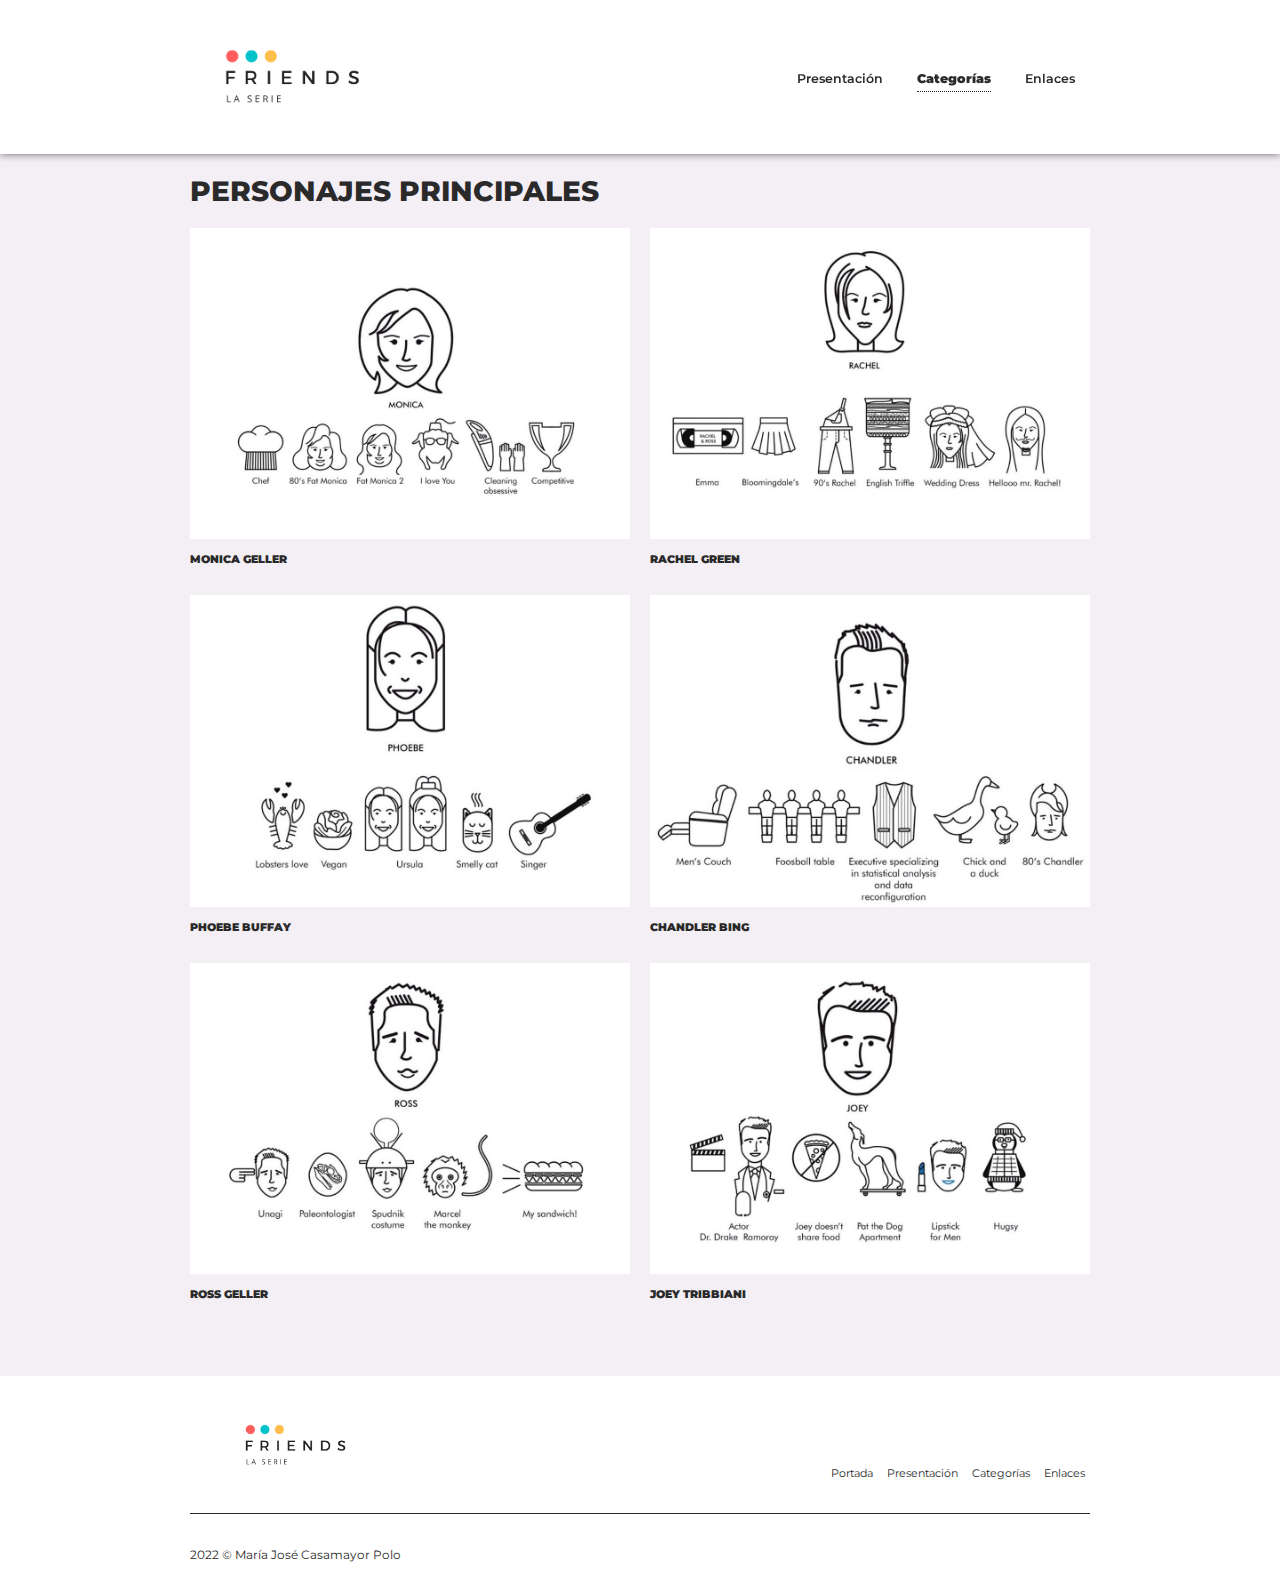
==== src/categories.html @ e0372117 "First commit" ====
<!DOCTYPE html>
<html lang="es">
  <head>
    <meta charset="utf-8">
    <title>Friends - Categories</title>
    <meta name="author" content="María José Casamayor Polo">
    <meta name="description" content="PEC 1 de la asignatura Herramientas HTML y CSS (Universitat Oberta de Catalunya).">
    <meta name="viewport" content="width=device-width,initial-scale=1">
    <link rel="icon" type="image/png" href="img/favicon.png"/>
    <link rel="stylesheet" href="css/styles.css">
  </head>
  <body>
    <header>
      <div class="container">
        <a href="index.html" title="Ir al inicio">
          <figure>
            <img src="img/friendsLogo.png" alt="Friends la serie">
          </figure>
          </a>
        <nav>
          <ul>
            <li><a href="presentation.html">Presentación</a></li>
            <li class="active"><a href="categories.html">Categorías</a></li>
            <li><a href="links.html">Enlaces</a></li>
          </ul>
        </nav>
        </div>
    </header>
    <main class="container">
      <h1 class="tituloSection">Personajes principales</h1>
      <ul class="characters">
        <li>
          <a href="detail.html#id=monica">
            <figure>
              <img src="img/monica.jpg" alt="Monica Geller">
              <h2 class="titleArticle">Monica Geller</h2>
            </figure>
          </a>
        </li>
        <li>
          <a href="detail.html#id=rachel">
            <figure>
              <img src="img/rachel.jpg" alt="Rachel Green">
              <h2 class="titleArticle">Rachel Green</h2>
            </figure>
          </a>
        </li>
        <li>
          <a href="detail.html#id=phoebe">
            <figure>
              <img src="img/phoebe.jpg" alt="Phoebe Buffay">
              <h2 class="titleArticle">Phoebe Buffay</h2>
            </figure>
          </a>
        </li>
        <li>
          <a href="detail.html#id=chandler">
            <figure>
              <img src="img/chandler.jpg" alt="Chandler Bing">
              <h2 class="titleArticle">Chandler Bing</h2>
            </figure>
          </a>
        </li>
        <li>
          <a href="detail.html#id=ross">
            <figure>
              <img src="img/ross.jpg" alt="Ross Geller">
              <h2 class="titleArticle">Ross Geller</h2>
            </figure>
          </a>
        </li>
        <li>
          <a href="detail.html#id=joey">
            <figure>
              <img src="img/joey.jpg" alt="Joey Tribbiani">
              <h2 class="titleArticle">Joey Tribbiani</h2>
            </figure>
          </a>
        </li>
      </ul>
    </main>
    <footer>
      <div class="container">
        <div class="content">
          <figure>
            <img src="img/friendsLogo.png" alt="Friends la serie">
          </figure>
          <nav>
              <ul>
                <li><a href="index.html" title="portada">Portada</a></li>
                <li><a href="presentation.html" title="presentacion">Presentación</a></li>
                <li><a href="categories.html" title="categorias">Categorías</a></li>
                <li><a href="links.html" title="enlaces">Enlaces</a></li>
              </ul>
          </nav>
          <p id="author">2022 © María José Casamayor Polo</p>
        </div>
      </div>
    </footer>
  </body>
</html>
---- src/css/styles.css ----
@font-face {
  font-family: 'Montserrat-regular';
  src: url('../fonts/Montserrat/static/Montserrat-Regular.ttf') format('truetype');
  font-weight: normal;
  font-style: normal;
}

@font-face {
  font-family: 'Montserrat-semibold';
  src: url('../fonts/Montserrat/static/Montserrat-SemiBold.ttf') format('truetype');
  font-weight: normal;
  font-style: normal;
}

@font-face {
  font-family: 'Montserrat-extrabold';
  src: url('../fonts/Montserrat/static/Montserrat-ExtraBold.ttf') format('truetype');
  font-weight: normal;
  font-style: normal;
}

@font-face {
  font-family: 'Montserrat-black';
  src: url('../fonts/Montserrat/static/Montserrat-Black.ttf') format('truetype');
  font-weight: normal;
  font-style: normal;
}

:root{
  --purple-color: #735da8;
  --purple-light-color:#f4eff5;
  --purple-dark-color: #6e59a1;
  --main-text-color:#2A2A2A;
  --main-black-color: black;
  --main-white-color: white;
  --light-color: #eee;
}

html {
  font-size: 10px;
}

body {
  font-family: 'Montserrat-regular', sans-serif;
  color: var(--main-text-color);
  font-size: 1.6rem;
}

body, html{
  height: 100%;
  width: 100%;
  margin: 0;
}

/* PAGINA PRINCIPAL */


#mainPortada{
  background-image: url("../img/portada.jpg");
  background-size:contain;
  background-repeat:no-repeat;
  width:100%;
  height:100%;
  background-position:center center;
  background-color: var(--purple-color);
  display: grid;
  grid-template-rows: 85% 15%;
  padding-bottom: 10px;
}

#mainPortada .content{
  height: 100%;
  display: flex;
  flex-direction: column-reverse;
  justify-content: space-between;
}

#mainPortada h1{
  color:var(--main-black-color);
  font-family: 'Montserrat-semibold';
  text-transform: uppercase;
  font-size: 2.5rem;
  font-size: calc(2rem + .2vw);
  grid-row-start: 2;
  text-align: center;
}
#mainPortada .logo{
  height:100%;
  width:100%;
  grid-row-start: 1;
  object-fit: contain;
  margin: 0;
  max-height: 100px;
  margin-top: 10px;
}

@media (min-width: 0){
  #mainPortada h1{
    font-size: calc(1rem + .2vw);
  }
  #mainPortada .logo{
    transform: scale(0.7);
  }
  #portada header > .container > a {
    display: none;
  }
  #portada header div {
    justify-content: space-around;
  }
}

@media (min-width: 576px){
  #mainPortada h1{
    font-size: calc(1rem + .2vw);
  }
  #mainPortada .logo{
    transform: scale(0.7);
  }
  #portada header > .container > a {
    display: none;
  }
  #portada header div {
    justify-content: space-around;
  }
}

@media (min-width: 768px){
  #mainPortada h1{
    font-size: calc(1rem + .2vw);
  }
  #mainPortada .logo{
    transform: scale(0.7);
  }
  #portada header > .container > a {
    display: none;
  }
  #portada header div {
    justify-content: space-around;
  }
}

@media (min-width: 992px){
  #mainPortada h1{
    font-size: calc(1.5rem + .2vw);
  }
  #mainPortada .logo{
    transform: scale(0.7);
  }
  #portada header > .container > a {
    display: none;
  }
  #portada header div {
    justify-content: space-around;
  }
}

@media (min-width: 1200px){
  #mainPortada h1{
    font-size: calc(1.5rem + .2vw);
  }
  #mainPortada .logo{
    transform: scale(0.7);
  }
  #portada header > .container > a {
    display: none;
  }
  #portada header div {
    justify-content: space-around;
  }
}

/* CABECERA */

header{
  text-align:center;
  box-shadow: 0px 0px 8px rgba(0,0,0,.6);
  z-index: 10;
  position: sticky;
  background-color: var(--main-white-color);
  top: 0;
}

header div{
  padding: 20px;
}

@media (min-width: 0) {
    header div{
      display: flex;
      justify-content: space-between;
      flex-direction: column;
    }
}
@media (min-width: 576px) {
    header div{
      display: flex;
      justify-content: space-between;
      flex-direction: column;
    }
}
@media (min-width: 1200px) {
    header div{
      display: flex;
      justify-content: space-between;
      flex-direction: row;
      align-items: center;
    }
}

header a{
  text-decoration: none;
  color: var(--main-text-color);
  margin: 0px 15px;
  font-family: 'Montserrat-semibold', sans-serif;
  font-size: calc(1rem + .2vw);
}

header a:hover{
  color: var(--purple-dark-color);
}

header a figure{
  width: 200px;
  margin-inline-start: auto;
}

header a figure img{
  max-width: 100%;
}

header .container{
  margin: 0 auto;
}

nav ul{
  padding: 0px;
}

nav ul li {
  display: inline-block;
  font-size: 1.1rem;
  font-family: 'Montserrat-regular', sans-serif;
  padding-left: 0;
}

nav ul li.active a {
  border-bottom: 1px dotted var(--main-text-color);
  padding-bottom: 5px;
  font-family: 'Montserrat-black';
  color: var(--main-text-color);
}

/* CONTENEDORES GENERALES */

body{
  background-color: var(--purple-light-color);
}

main {
  padding-bottom: 50px;
}

main > section{
  height: 100%;
}

main section > div{
  width:100%;
  margin: 0 auto;
}

article {
  text-align: justify;
}

abbr{
  text-decoration: none;
}

@media (max-width: 576px) {
   main section > div{
      max-width: 540px;
  }
}

@media (min-width: 992px) {
  main section > div {
      max-width: 960px;
  }
}

@media (min-width: 1200px) {
  main section > div {
      max-width: 1140px;
  }
}

.container {
  margin-right: auto;
  margin-left: auto;
  padding-right: 4%;
  padding-left: 4%;
  width: 100%;
}

@media (min-width: 0){
  .container{
    max-width: 92%;
  }
}

@media (min-width: 576px){
  .container{
    max-width: 92%;
  }
}

@media (min-width: 768px){
  .container {
    max-width: 92%;
  }
}

@media (min-width: 992px){
	.container{
		max-width: 92%;
  }
}

@media (min-width: 1200px){
	.container {
    max-width: 900px;
  }
}

/* TITULOS */

.tituloSection{
  font-size: 2.8rem;
  font-family: 'Montserrat-ExtraBold';
  text-transform: uppercase;
}

.titleArticle{
  font-family: 'Montserrat-black';
  font-size: 1.1rem;
  text-transform: uppercase;
}

.titleSubsection{
  font-size: 2.2rem;
  font-family: 'Montserrat-regular';
  text-transform: uppercase;
}

h1 {
  margin: 20px auto 20px auto;
}

/* ELEMENTOS MULTIMEDIA ARTICULO */

.figurePost {
  display: flex;
  justify-content: center;
}

.imagePost {
  max-width: 100%;
  height: auto;
}

.videoContainer {
  position: relative;
  padding-bottom: 56.25%;
  height: 0;
  overflow: hidden;
}

.videoContainer iframe {
  position: absolute;
  top: 0;
  left: 0;
  width: 100%;
  height: 100%;
}

iframe {
  border: 0px;
}


/* CATEGORIAS */

.characters{
  display: grid;
  justify-content: center;
  grid-gap: 20px;
  grid-template-columns: repeat(2,1fr);
  grid-template-rows: repeat(3,1fr);
  text-align: left;
  padding: 0;
}

.characters li {
  list-style-type: none;
}

.characters a{
  text-decoration: none;
  color: var(--main-text-color);
}

.characters li:hover h2{
  color: var(--purple-dark-color);
}

.characters figure{
  margin: 0;
}
.characters figure img{
  max-width:100%;
}

@media (min-width: 0){
	.characters{
    grid-template-columns: repeat(1,1fr);
    grid-template-rows: repeat(6,1fr);
  }
  #detalle .characters{
    grid-template-columns: repeat(1,1fr);
    grid-template-rows: repeat(5,1fr);
  }
}

@media (min-width: 576px){
  .characters{
    grid-template-columns: repeat(1,1fr);
    grid-template-rows: repeat(6,1fr);
  }
  #detalle .characters{
    grid-template-columns: repeat(1,1fr);
    grid-template-rows: repeat(5,1fr);
  }
}

@media (min-width: 1200px){
	.characters, #detalle .characters{
    grid-template-columns: repeat(2,1fr);
    grid-template-rows: repeat(3,1fr);
  }
  .characters figure img {
    -webkit-transform: scale(1);
    transform: scale(1);
    -webkit-transition: .3s ease-in-out;
    transition: .3s ease-in-out;
  }

  .characters figure:hover img {
    -webkit-transform: scale(1.1);
    transform: scale(1.1);
  }
}

/* DETALLE PERSONAJE */

.mainCharacters > picture{
  margin-top: 20px;
  margin-bottom: 20px;
  margin-inline-end: 0px;
  margin-inline-start: 0px;
  background: var(--main-white-color);
  padding: 10px;
  border: 1px solid var(--light-color);
}

#imgDetail{
  margin-inline-end: 0px;
  margin-inline-start: 0px;
}

#imgDetail > img{
  max-width: 100%;
  height: auto;
}

.descriptionDetail{
  display: grid;
  grid-template-columns: 300px 1fr;
  gap: 2rem;
  align-items: center;
}

@media (min-width: 0){
	.descriptionDetail{
    display:block;
  }
}

@media (min-width: 768px){
  .descriptionDetail{
    display: grid;
  }
}

.listDetail ul{
  padding-inline: 20px;
}

.listDetail ul li{
  font-family: 'Montserrat-semibold';
  padding-bottom: 40px;
}

.listDetail ul li p {
  font-family: 'Montserrat-regular';
}

.listDetail picture {
  margin-top: 20px;
  margin-bottom: 20px;
  margin-inline-end: 0px;
  margin-inline-start: 0px;
  background: var(--main-white-color);
  padding: 10px;
  border: 1px solid var(--light-color);
}

.listDetail picture img{
  max-width: 100%;
  height: auto;
}

.mainCharacters li{
  cursor: pointer;
}

/* PERSONAJES - DETALLE */
#figureMain{
  display:flex;
  justify-content: center;
  margin-top: 20px;
  margin-bottom: 20px;
  margin-inline-end: 0px;
  margin-inline-start: 0px;
  padding: 10px;
}

#monicaImg{
  content:url("../img/monicaDetail.jpg");
}

#monicaMainImg{
  content:url("../img/monica.jpg");
  max-width: 70%;
  height: auto;
}

#rachelImg{
  content:url("../img/rachelDetail.jpg");
}

#rachelMainImg{
  content:url("../img/rachel.jpg");
  max-width: 70%;
  height: auto;
}

#phoebeImg{
  content:url("../img/phoebeDetail.jpg");
}

#phoebeMainImg{
  content:url("../img/phoebe.jpg");
  max-width: 70%;
  height: auto;
}

#chandlerImg{
  content:url("../img/chandlerDetail.jpg");
}

#chandlerMainImg{
  content:url("../img/chandler.jpg");
  max-width: 70%;
  height: auto;
}

#rossImg{
  content:url("../img/rossDetail.jpg");
}

#rossMainImg{
  content:url("../img/ross.jpg");
  max-width: 70%;
  height: auto;
}

#joeyImg{
  content:url("../img/joeyDetail.jpg");
}

#joeyMainImg{
  content:url("../img/joey.jpg");
  max-width: 70%;
  height: auto;
}

.oculto{
  display: none;
}

#listaLinks li{
  padding: 10px 0px;
}
#listaLinks a{
  word-wrap: break-word;
}

.links {
  font-style: italic;
}

.lazyframe[data-vendor="youtube"]{
  background-color: var(--main-black-color);
  cursor: pointer;
}

/* FOOTER */

footer {
  background-color: var(--main-white-color);
  color: var(--main-text-color);
}

footer a{
  text-decoration:none;
  color: var(--main-text-color);
  margin: 0px 5px;
}

footer .content{
  margin: 0 auto;
  padding-top: 20px;
  padding-bottom: 20px;
  display: grid;
  align-items: baseline;
  position: relative;
}

footer .content::after{
  content: '';
  width: 100%;
  border-bottom: solid 1px var(--main-text-color);
  position: absolute;
  left: 0;
  top: 63%;
  z-index: 1;
  display: flex;
  align-items: center;
  justify-content: flex-end;
  flex-direction: row;
}

footer figure {
  width: 150px;
}

footer img {
  max-width: 100%;
}

@media (min-width: 0){
  footer .content{
    margin: 0 auto;
    padding-top: 20px;
    padding-bottom: 20px;
    display: grid;
    align-items: baseline;
    justify-items: center;
    max-width: 92%;
  }
}
@media (min-width: 576px){
  footer .content{
    margin: 0 auto;
    padding-top: 20px;
    padding-bottom: 20px;
    display: grid;
    align-items: baseline;
    justify-items: center;
	  max-width: 540px;
  }
}
@media (min-width: 768px){
  footer .content{
    margin: 0 auto;
    padding-top: 20px;
    padding-bottom: 20px;
    display: grid;
    align-items: baseline;
    justify-items: center;
		max-width: 720px;
	}
}
@media (min-width: 992px){
	footer .content {
    margin: 0 auto;
    padding-top: 20px;
    padding-bottom: 20px;
    display: grid;
    align-items: baseline;
    justify-items: center;
    max-width: 960px;
  }
}
@media (min-width: 1200px){
  footer .content {
    margin: 0 auto;
    padding-top: 20px;
    padding-bottom: 20px;
    display: grid;
    align-items: baseline;
    justify-content: space-between;
    justify-items: stretch;
    grid-template-columns: repeat(2, minmax(0, 1fr));
    max-width: 1140px;
  }
}

@media (min-width: 0){
    footer .content > nav{
      display: flex;
      align-items: center;
      justify-content: flex-end;
      flex-direction: column;
      margin-bottom: 20px;
    }
}

@media (min-width: 576px){
  footer .content > nav{
    display: flex;
    align-items: center;
    justify-content: flex-end;
    flex-direction: column;
    margin-bottom: 20px;
  }
}

@media (min-width: 1200px){
  footer .content > nav{
    display: flex;
    align-items: center;
    justify-content: flex-end;
    flex-direction: row;
  }
}

footer nav{
  font-family: 'Montserrat-semibold';
}

footer nav > span{
  padding-top: 12px;
}

footer nav > ul{
  margin-left: 20px;
}

footer nav a:hover{
  opacity: 0.7;
}

#author{
  font-family: 'Montserrat-regular';
  font-size:1.2rem;
  margin-top: 30px;
}

/* animacion svg */
.svgCafe {
  display: flex;
  justify-content: center;
}

.svgCafe svg{
  max-height: 200px;
}

.svgCafe svg path{
  stroke-dashoffset: 910;
  stroke-dasharray: 910;
  animation: draw 5s forwards;
}

.svgCafe svg g {
  fill-opacity: 0;
  animation: fill-in 2s 10s forwards;
}

@keyframes draw{
  to{
    stroke-dashoffset: 0;
  }
}

@keyframes fill-in{
  to{
    fill-opacity: 1;
  }
}
.sofa{
  animation: 2s infinite alternate circle;
  height:100%;
  width:100%;
  object-fit: contain;
  margin: 0;
  max-height: 200px;
  margin-top: 10px;
}

@keyframes circle {
  from {
    -webkit-clip-path: circle(0%);
    clip-path: circle(0%);
  }
  to {
    -webkit-clip-path: circle(120px);
    clip-path: circle(120px);
  }
}

.hidden{
  display: none;
}

.showPictureMain{
  display: flex;
  justify-content: center;
}
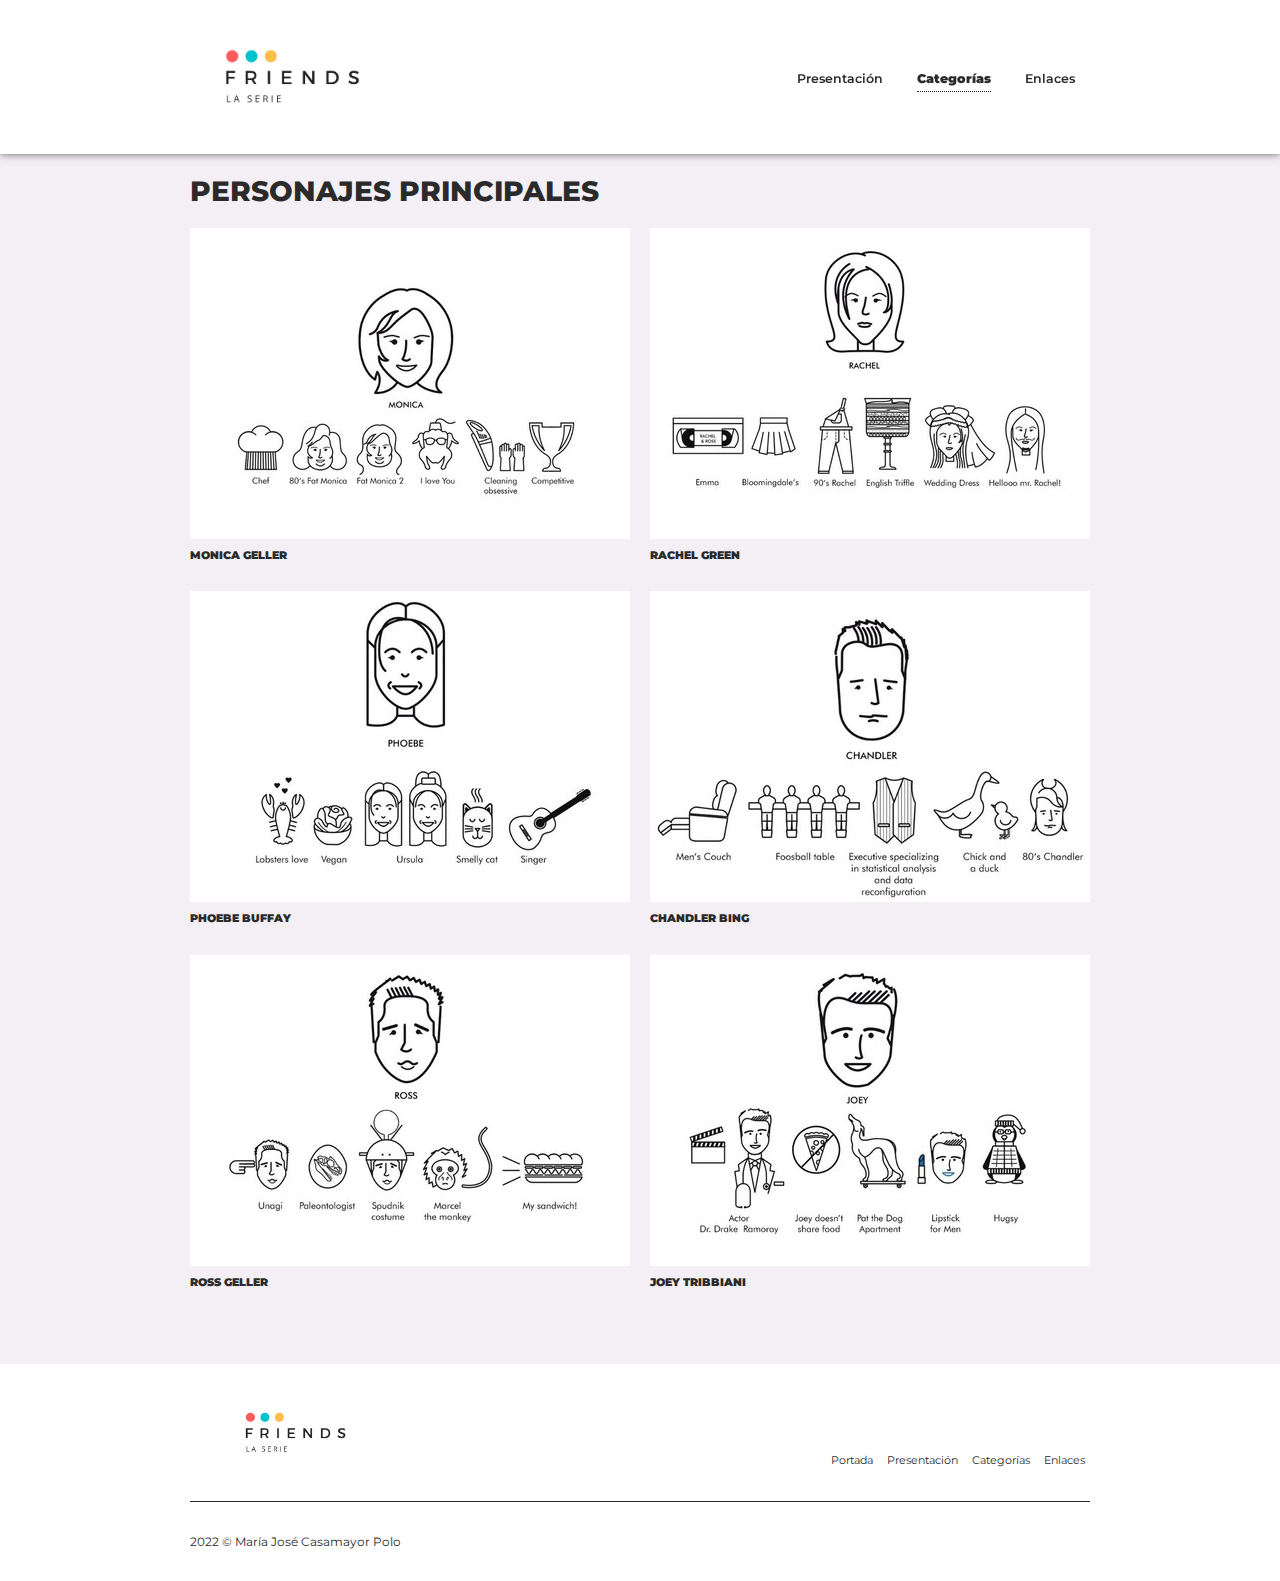
==== commit e801ecfc: "Last updates" ====
--- a/src/categories.html
+++ b/src/categories.html
@@ -31,50 +31,98 @@
       <ul class="characters">
         <li>
           <a href="detail.html#id=monica">
-            <figure>
-              <img src="img/monica.jpg" alt="Monica Geller">
+            <picture>
+              <source srcset="img/monica2_260.jpg" media="(min-width: 260px) and (max-width: 335px)">
+              <source srcset="img/monica2_335.jpg" media="(min-width: 335px) and (max-width: 420px)">
+              <source srcset="img/monica2_420.jpg" media="(min-width: 420px) and (max-width: 520px)">
+              <source srcset="img/monica2_520.jpg" media="(min-width: 520px) and (max-width: 670px)">
+              <source srcset="img/monica_670.jpg" media="(min-width: 670px) and (max-width: 750px)">
+              <source srcset="img/monica_750.jpg" media="(min-width: 750px) and (max-width: 960px)">
+              <source srcset="img/monica_900.jpg" media="(min-width: 960px) and (max-width: 1200px)">
+              <source srcset="img/monica_440.jpg" media="(min-width: 1200px)">
+              <img src="img/monica2_260.jpg" alt="Monica Geller">
               <h2 class="titleArticle">Monica Geller</h2>
-            </figure>
+            </picture>
           </a>
         </li>
         <li>
           <a href="detail.html#id=rachel">
-            <figure>
-              <img src="img/rachel.jpg" alt="Rachel Green">
+            <picture>
+              <source srcset="img/rachel2_260.jpg" media="(min-width: 260px) and (max-width: 335px)">
+              <source srcset="img/rachel2_335.jpg" media="(min-width: 335px) and (max-width: 420px)">
+              <source srcset="img/rachel2_420.jpg" media="(min-width: 420px) and (max-width: 520px)">
+              <source srcset="img/rachel2_520.jpg" media="(min-width: 520px) and (max-width: 670px)">
+              <source srcset="img/rachel_670.jpg" media="(min-width: 670px) and (max-width: 750px)">
+              <source srcset="img/rachel_750.jpg" media="(min-width: 750px) and (max-width: 960px)">
+              <source srcset="img/rachel_900.jpg" media="(min-width: 960px) and (max-width: 1200px)">
+              <source srcset="img/rachel_440.jpg" media="(min-width: 1200px)">
+              <img src="img/rachel2_260.jpg" alt="Rachel Green">
               <h2 class="titleArticle">Rachel Green</h2>
-            </figure>
+            </picture>
           </a>
         </li>
         <li>
           <a href="detail.html#id=phoebe">
-            <figure>
-              <img src="img/phoebe.jpg" alt="Phoebe Buffay">
+            <picture>
+              <source srcset="img/phoebe2_260.jpg" media="(min-width: 260px) and (max-width: 335px)">
+              <source srcset="img/phoebe2_335.jpg" media="(min-width: 335px) and (max-width: 420px)">
+              <source srcset="img/phoebe2_420.jpg" media="(min-width: 420px) and (max-width: 520px)">
+              <source srcset="img/phoebe2_520.jpg" media="(min-width: 520px) and (max-width: 670px)">
+              <source srcset="img/phoebe_670.jpg" media="(min-width: 670px) and (max-width: 750px)">
+              <source srcset="img/phoebe_750.jpg" media="(min-width: 750px) and (max-width: 960px)">
+              <source srcset="img/phoebe_900.jpg" media="(min-width: 960px) and (max-width: 1200px)">
+              <source srcset="img/phoebe_440.jpg" media="(min-width: 1200px)">
+              <img src="img/phoebe2_260.jpg" alt="Phoebe Buffay">
               <h2 class="titleArticle">Phoebe Buffay</h2>
-            </figure>
+            </picture>
           </a>
         </li>
         <li>
           <a href="detail.html#id=chandler">
-            <figure>
-              <img src="img/chandler.jpg" alt="Chandler Bing">
+            <picture>
+              <source srcset="img/chandler2_260.jpg" media="(min-width: 260px) and (max-width: 335px)">
+              <source srcset="img/chandler2_335.jpg" media="(min-width: 335px) and (max-width: 420px)">
+              <source srcset="img/chandler2_420.jpg" media="(min-width: 420px) and (max-width: 520px)">
+              <source srcset="img/chandler2_520.jpg" media="(min-width: 520px) and (max-width: 670px)">
+              <source srcset="img/chandler_670.jpg" media="(min-width: 670px) and (max-width: 750px)">
+              <source srcset="img/chandler_750.jpg" media="(min-width: 750px) and (max-width: 960px)">
+              <source srcset="img/chandler_900.jpg" media="(min-width: 960px) and (max-width: 1200px)">
+              <source srcset="img/chandler_440.jpg" media="(min-width: 1200px)">
+              <img src="img/chandler2_260.jpg" alt="Chandler Bing">
               <h2 class="titleArticle">Chandler Bing</h2>
-            </figure>
+            </picture>
           </a>
         </li>
         <li>
           <a href="detail.html#id=ross">
-            <figure>
-              <img src="img/ross.jpg" alt="Ross Geller">
+            <picture>
+              <source srcset="img/ross2_260.jpg" media="(min-width: 260px) and (max-width: 335px)">
+              <source srcset="img/ross2_335.jpg" media="(min-width: 335px) and (max-width: 420px)">
+              <source srcset="img/ross2_420.jpg" media="(min-width: 420px) and (max-width: 520px)">
+              <source srcset="img/ross2_520.jpg" media="(min-width: 520px) and (max-width: 670px)">
+              <source srcset="img/ross_670.jpg" media="(min-width: 670px) and (max-width: 750px)">
+              <source srcset="img/ross_750.jpg" media="(min-width: 750px) and (max-width: 960px)">
+              <source srcset="img/ross_900.jpg" media="(min-width: 960px) and (max-width: 1200px)">
+              <source srcset="img/ross_440.jpg" media="(min-width: 1200px)">
+              <img src="img/ross2_260.jpg" alt="Ross Geller">
               <h2 class="titleArticle">Ross Geller</h2>
-            </figure>
+            </picture>
           </a>
         </li>
         <li>
           <a href="detail.html#id=joey">
-            <figure>
-              <img src="img/joey.jpg" alt="Joey Tribbiani">
+            <picture>
+              <source srcset="img/joey2_260.jpg" media="(min-width: 260px) and (max-width: 335px)">
+              <source srcset="img/joey2_335.jpg" media="(min-width: 335px) and (max-width: 420px)">
+              <source srcset="img/joey2_420.jpg" media="(min-width: 420px) and (max-width: 520px)">
+              <source srcset="img/joey2_520.jpg" media="(min-width: 520px) and (max-width: 670px)">
+              <source srcset="img/joey_670.jpg" media="(min-width: 670px) and (max-width: 750px)">
+              <source srcset="img/joey_750.jpg" media="(min-width: 750px) and (max-width: 960px)">
+              <source srcset="img/joey_900.jpg" media="(min-width: 960px) and (max-width: 1200px)">
+              <source srcset="img/joey_440.jpg" media="(min-width: 1200px)">
+              <img src="img/joey2_260.jpg" alt="Joey Tribbiani">
               <h2 class="titleArticle">Joey Tribbiani</h2>
-            </figure>
+            </picture>
           </a>
         </li>
       </ul>
--- a/src/css/styles.css
+++ b/src/css/styles.css
@@ -414,11 +414,9 @@
   color: var(--purple-dark-color);
 }
 
-.characters figure{
-  margin: 0;
-}
-.characters figure img{
-  max-width:100%;
+.characters picture{
+  display: flex;
+  flex-direction: column;
 }
 
 @media (min-width: 0){
@@ -448,14 +446,14 @@
     grid-template-columns: repeat(2,1fr);
     grid-template-rows: repeat(3,1fr);
   }
-  .characters figure img {
+  .characters picture img {
     -webkit-transform: scale(1);
     transform: scale(1);
     -webkit-transition: .3s ease-in-out;
     transition: .3s ease-in-out;
   }
 
-  .characters figure:hover img {
+  .characters picture:hover img {
     -webkit-transform: scale(1.1);
     transform: scale(1.1);
   }
@@ -488,6 +486,7 @@
   grid-template-columns: 300px 1fr;
   gap: 2rem;
   align-items: center;
+  margin-top: 20px;
 }
 
 @media (min-width: 0){
@@ -543,66 +542,6 @@
   margin-inline-end: 0px;
   margin-inline-start: 0px;
   padding: 10px;
-}
-
-#monicaImg{
-  content:url("../img/monicaDetail.jpg");
-}
-
-#monicaMainImg{
-  content:url("../img/monica.jpg");
-  max-width: 70%;
-  height: auto;
-}
-
-#rachelImg{
-  content:url("../img/rachelDetail.jpg");
-}
-
-#rachelMainImg{
-  content:url("../img/rachel.jpg");
-  max-width: 70%;
-  height: auto;
-}
-
-#phoebeImg{
-  content:url("../img/phoebeDetail.jpg");
-}
-
-#phoebeMainImg{
-  content:url("../img/phoebe.jpg");
-  max-width: 70%;
-  height: auto;
-}
-
-#chandlerImg{
-  content:url("../img/chandlerDetail.jpg");
-}
-
-#chandlerMainImg{
-  content:url("../img/chandler.jpg");
-  max-width: 70%;
-  height: auto;
-}
-
-#rossImg{
-  content:url("../img/rossDetail.jpg");
-}
-
-#rossMainImg{
-  content:url("../img/ross.jpg");
-  max-width: 70%;
-  height: auto;
-}
-
-#joeyImg{
-  content:url("../img/joeyDetail.jpg");
-}
-
-#joeyMainImg{
-  content:url("../img/joey.jpg");
-  max-width: 70%;
-  height: auto;
 }
 
 .oculto{
